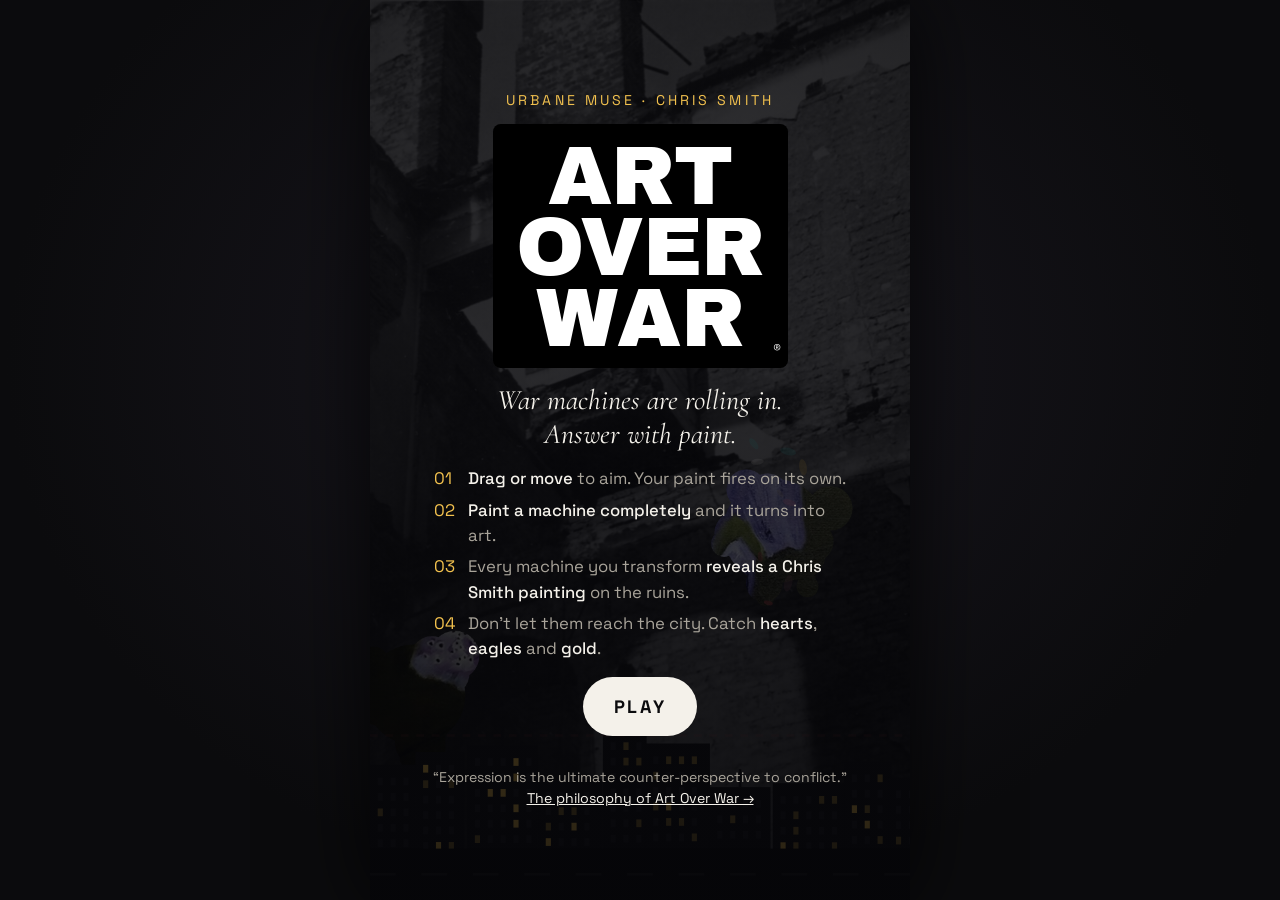
==== artoverwar/index.html @ 64dffe67 "Add Art Over War game prototype at /artoverwar (unlisted) Canvas arcade game for Urbane Muse / Art O" ====
<!doctype html>
<html lang="en">
<head>
<meta charset="utf-8">
<meta name="viewport" content="width=device-width,initial-scale=1,user-scalable=no">
<meta name="robots" content="noindex,nofollow">
<title>Art Over War</title>
<meta name="description" content="War machines are rolling in. Answer with paint. An Urbane Muse · Chris Smith arcade prototype.">
<meta property="og:title" content="ART OVER WAR — the game">
<meta property="og:description" content="War machines are rolling in. Answer with paint.">
<meta property="og:image" content="https://x-cpu.com/artoverwar/img/foxglove.jpg">
<meta property="og:url" content="https://x-cpu.com/artoverwar/">
<meta property="og:type" content="website">
<meta name="theme-color" content="#0b0b0d">
<link rel="icon" href="data:image/svg+xml,%3Csvg xmlns='http://www.w3.org/2000/svg' viewBox='0 0 32 32'%3E%3Cpath d='M16 28C4 19 2 13 5 8.5 8 4 13 5 16 9.5 19 5 24 4 27 8.5 30 13 28 19 16 28z' fill='%230b0b0d' stroke='%23c98a5e' stroke-width='2'/%3E%3C/svg%3E">
<link rel="preconnect" href="https://fonts.googleapis.com">
<link rel="preconnect" href="https://fonts.gstatic.com" crossorigin>
<link href="https://fonts.googleapis.com/css2?family=Archivo+Black&family=Cormorant+Garamond:ital,wght@1,500;1,600&family=Space+Grotesk:wght@400;500;700&display=swap" rel="stylesheet">
<style>
  :root{
    --bg:#0b0b0d; --ink:#f4f1ea; --muted:#a9a49a; --gold:#f2c14e; --copper:#c98a5e;
    --violet:#9b7bff; --red:#e2404f; --card:rgba(12,12,15,.9); --line:rgba(255,255,255,.14);
    --u:1px;
  }
  *{box-sizing:border-box;margin:0;padding:0}
  html,body{height:100%;background:var(--bg);color:var(--ink);overflow:hidden;
    font-family:"Space Grotesk",system-ui,sans-serif;-webkit-tap-highlight-color:transparent;
    overscroll-behavior:none;user-select:none;-webkit-user-select:none}
  body{display:flex;align-items:center;justify-content:center;
    background:radial-gradient(ellipse at 50% 40%,#1a1820 0%,#0b0b0d 70%)}
  #stage{position:relative;overflow:hidden;box-shadow:0 0 80px rgba(0,0,0,.8);background:#000}
  canvas{display:block;width:100%;height:100%;touch-action:none;cursor:crosshair}
  .hudbtns{position:absolute;top:calc(var(--u)*12);right:calc(var(--u)*12);display:flex;gap:calc(var(--u)*8);z-index:3}
  .ib{width:calc(var(--u)*34);height:calc(var(--u)*34);border-radius:50%;border:1px solid var(--line);
    background:rgba(0,0,0,.45);color:var(--ink);display:grid;place-items:center;cursor:pointer;
    font:700 calc(var(--u)*13) "Space Grotesk",sans-serif;backdrop-filter:blur(4px)}
  .ib svg{width:55%;height:55%}
  .hidden{display:none!important}

  .ov{position:absolute;inset:0;z-index:5;display:flex;align-items:center;justify-content:center;
    padding:calc(var(--u)*22);background:linear-gradient(180deg,rgba(5,5,8,.55),rgba(5,5,8,.85))}
  .card{width:100%;max-height:100%;overflow:auto;text-align:center;display:flex;flex-direction:column;
    align-items:center;gap:calc(var(--u)*12)}
  .logo{font-family:"Archivo Black",Impact,sans-serif;line-height:.86;letter-spacing:-.01em;
    font-size:calc(var(--u)*64);color:#fff;text-transform:uppercase;position:relative;
    background:#000;padding:calc(var(--u)*14) calc(var(--u)*18) calc(var(--u)*10);border-radius:calc(var(--u)*6)}
  .logo sup{font-family:"Space Grotesk",sans-serif;font-size:calc(var(--u)*12);position:absolute;
    right:calc(var(--u)*6);bottom:calc(var(--u)*8)}
  .tag{font-family:"Cormorant Garamond",serif;font-style:italic;font-size:calc(var(--u)*22);color:var(--ink)}
  .eyebrow{font-size:calc(var(--u)*11);letter-spacing:.22em;text-transform:uppercase;color:var(--gold)}
  .how{list-style:none;font-size:calc(var(--u)*13);color:var(--muted);line-height:1.5;
    display:grid;gap:calc(var(--u)*5);text-align:left;max-width:calc(var(--u)*320)}
  .how li{display:flex;gap:calc(var(--u)*10)}
  .how b{color:var(--ink);font-weight:500}
  .how i{font-style:normal;color:var(--gold);flex:none;width:calc(var(--u)*16)}
  .btn{appearance:none;border:0;cursor:pointer;text-decoration:none;display:inline-flex;align-items:center;
    justify-content:center;gap:.5em;min-height:calc(var(--u)*46);padding:0 calc(var(--u)*24);border-radius:999px;
    background:var(--ink);color:#0b0b0d;font:700 calc(var(--u)*14) "Space Grotesk",sans-serif;
    letter-spacing:.14em;text-transform:uppercase}
  .btn:active{transform:scale(.97)}
  .btn[disabled]{opacity:.5}
  .btn.ghost{background:transparent;color:var(--ink);border:1px solid var(--line)}
  .row{display:flex;gap:calc(var(--u)*10);flex-wrap:wrap;justify-content:center}
  .small{font-size:calc(var(--u)*11);color:var(--muted);line-height:1.5;max-width:calc(var(--u)*340)}
  .small a{color:var(--ink)}
  .quote{font-family:"Cormorant Garamond",serif;font-style:italic;font-size:calc(var(--u)*17);
    color:var(--ink);max-width:calc(var(--u)*320);line-height:1.3}
  .best{font-size:calc(var(--u)*12);letter-spacing:.16em;text-transform:uppercase;color:var(--muted)}
  h2.ttl{font-family:"Cormorant Garamond",serif;font-style:italic;font-weight:600;font-size:calc(var(--u)*38);line-height:1}
  h2.big{font-family:"Archivo Black",sans-serif;font-size:calc(var(--u)*36);line-height:.95;text-transform:uppercase}
  .meta{font-size:calc(var(--u)*12);color:var(--muted);letter-spacing:.06em}
  .pair{display:flex;gap:calc(var(--u)*10);width:100%;justify-content:center}
  .pair figure{flex:1;max-width:calc(var(--u)*165)}
  .pair img{width:100%;aspect-ratio:4/5;object-fit:cover;border-radius:calc(var(--u)*6);display:block;
    border:1px solid var(--line);background:#111}
  .pair figcaption{font-size:calc(var(--u)*10);letter-spacing:.14em;text-transform:uppercase;color:var(--muted);margin-top:calc(var(--u)*6)}
  .stats{display:grid;grid-template-columns:repeat(3,1fr);gap:calc(var(--u)*8);width:100%;max-width:calc(var(--u)*340)}
  .stats div{border:1px solid var(--line);border-radius:calc(var(--u)*8);padding:calc(var(--u)*10) calc(var(--u)*4)}
  .stats b{display:block;font-size:calc(var(--u)*22);font-weight:700}
  .stats span{font-size:calc(var(--u)*9.5);letter-spacing:.14em;text-transform:uppercase;color:var(--muted)}
  #toast{position:absolute;left:50%;bottom:calc(var(--u)*24);transform:translateX(-50%);z-index:9;
    background:#000;border:1px solid var(--line);padding:calc(var(--u)*10) calc(var(--u)*16);border-radius:999px;
    font-size:calc(var(--u)*13);opacity:0;transition:opacity .3s;pointer-events:none}
  #toast.on{opacity:1}
</style>
</head>
<body>
<div id="stage">
  <canvas id="c"></canvas>

  <div class="hudbtns hidden" id="hudbtns">
    <button class="ib" id="muteBtn" aria-label="Sound on/off">
      <svg viewBox="0 0 24 24" fill="none" stroke="currentColor" stroke-width="2" id="muteIcon"><path d="M4 9v6h4l5 4V5L8 9H4z"/><path d="M16 9a4 4 0 0 1 0 6"/></svg>
    </button>
    <button class="ib" id="pauseBtn" aria-label="Pause">
      <svg viewBox="0 0 24 24" fill="currentColor"><rect x="6" y="5" width="4" height="14" rx="1"/><rect x="14" y="5" width="4" height="14" rx="1"/></svg>
    </button>
  </div>

  <!-- START -->
  <div class="ov" id="startOv">
    <div class="card">
      <p class="eyebrow">Urbane Muse · Chris Smith</p>
      <div class="logo">ART<br>OVER<br>WAR<sup>®</sup></div>
      <p class="tag">War machines are rolling in.<br>Answer with paint.</p>
      <ul class="how">
        <li><i>01</i><span><b>Drag or move</b> to aim. Your paint fires on its own.</span></li>
        <li><i>02</i><span><b>Paint a machine completely</b> and it turns into art.</span></li>
        <li><i>03</i><span>Every machine you transform <b>reveals a Chris Smith painting</b> on the ruins.</span></li>
        <li><i>04</i><span>Don't let them reach the city. Catch <b>hearts</b>, <b>eagles</b> and <b>gold</b>.</span></li>
      </ul>
      <button class="btn" id="playBtn" disabled>Loading…</button>
      <p class="best" id="bestStart"></p>
      <p class="small">“Expression is the ultimate counter-perspective to conflict.”<br>
        <a href="https://urbanemuse.com/the-philosophy-of-art-over-war/" target="_blank" rel="noopener">The philosophy of Art Over War →</a></p>
    </div>
  </div>

  <!-- MURAL COMPLETE -->
  <div class="ov hidden" id="muralOv">
    <div class="card">
      <p class="eyebrow" id="mEyebrow">Mural complete</p>
      <h2 class="ttl" id="mTitle">Foxglove</h2>
      <p class="meta" id="mMeta">Chris Smith · Oil on canvas</p>
      <div class="pair">
        <figure><img id="mArt" alt=""><figcaption>The painting</figcaption></figure>
        <figure><a id="mBomberLink" href="#" target="_blank" rel="noopener"><img id="mBomber" alt=""></a><figcaption>Worn as art</figcaption></figure>
      </div>
      <p class="small" id="mStat"></p>
      <div class="row">
        <button class="btn" id="nextBtn">Next wave</button>
        <a class="btn ghost" id="mShop" href="#" target="_blank" rel="noopener">See the bomber</a>
      </div>
    </div>
  </div>

  <!-- PAUSE -->
  <div class="ov hidden" id="pauseOv">
    <div class="card">
      <h2 class="big">Paused</h2>
      <div class="row">
        <button class="btn" id="resumeBtn">Resume</button>
        <button class="btn ghost" id="quitBtn">Restart</button>
      </div>
    </div>
  </div>

  <!-- GAME OVER -->
  <div class="ov hidden" id="overOv">
    <div class="card">
      <p class="eyebrow">Game over</p>
      <h2 class="big">The war<br>got through</h2>
      <p class="quote">But every machine you painted is still art.</p>
      <div class="stats">
        <div><b id="oScore">0</b><span>Score</span></div>
        <div><b id="oArt">0</b><span>Turned to art</span></div>
        <div><b id="oMurals">0</b><span>Murals</span></div>
      </div>
      <p class="best" id="oBest"></p>
      <div class="row">
        <button class="btn" id="againBtn">Play again</button>
        <button class="btn ghost" id="shareBtn">Share</button>
      </div>
      <p class="small">Art Over War is independent and self-funded. Every piece funds the next collection.<br>
        <a href="https://urbanemuse.com/product-category/aow-man/" target="_blank" rel="noopener">Shop AOW Men</a> ·
        <a href="https://urbanemuse.com/product-category/aow-woman/" target="_blank" rel="noopener">Shop AOW Women</a></p>
      <p class="small" style="opacity:.7">Archival photographs: Ruins of Warsaw, 1945 — public domain via Wikimedia Commons.</p>
    </div>
  </div>

  <div id="toast"></div>
</div>

<script>
(() => {
'use strict';
// ---------- constants ----------
// field is 420 wide; height follows the device's aspect (fixed for the session) so phones fill edge to edge
const W = 420, H = Math.round(Math.min(940, Math.max(700, 420 * window.innerHeight / Math.max(1, window.innerWidth)))), CITY = H - 128, PY = H - 66, RS = 2, TAU = Math.PI * 2;
const PALETTE = ['#f2c14e', '#9b7bff', '#e2404f', '#3fd0c9', '#ff8fb1', '#f4f1ea'];
const MURALS = [
  { art: 'img/foxglove.jpg', wall: 'img/wall-1.jpg', bomber: 'img/bomber-foxglove.jpg', title: 'Foxglove',
    meta: 'Chris Smith · Oil on canvas', shop: 'https://urbanemuse.com/product/foxglove-mid-lightweight-bomber/',
    product: 'Foxgloves Mid-Lightweight Bomber' },
  { art: 'img/untitled.jpg', wall: 'img/wall-2.jpg', bomber: 'img/bomber-untitled.jpg', title: 'Untitled',
    meta: 'Chris Smith · Oil on linen · 48 × 72 in', shop: 'https://urbanemuse.com/product/untitled-bomber-jacket/',
    product: 'Untitled Printed Bomber Jacket' }
];

// ---------- helpers ----------
const $ = id => document.getElementById(id);
const rnd = (a, b) => a + Math.random() * (b - a);
const pick = a => a[(Math.random() * a.length) | 0];
const clamp = (v, a, b) => Math.max(a, Math.min(b, v));
const mk = (w, h) => { const c = document.createElement('canvas'); c.width = w; c.height = h; return c; };
function rr(c, x, y, w, h, r) {
  c.beginPath(); c.moveTo(x + r, y); c.arcTo(x + w, y, x + w, y + h, r); c.arcTo(x + w, y + h, x, y + h, r);
  c.arcTo(x, y + h, x, y, r); c.arcTo(x, y, x + w, y, r); c.closePath();
}
function cover(img, w, h) {
  const s = Math.max(w / img.width, h / img.height);
  return [(w - img.width * s) / 2, (h - img.height * s) / 2, img.width * s, img.height * s];
}
function heartPath(c, x, y, s) {
  c.beginPath();
  c.moveTo(x, y + s * 0.35);
  c.bezierCurveTo(x - s * 1.1, y - s * 0.35, x - s * 0.45, y - s * 1.05, x, y - s * 0.45);
  c.bezierCurveTo(x + s * 0.45, y - s * 1.05, x + s * 1.1, y - s * 0.35, x, y + s * 0.35);
  c.closePath();
}
const store = {
  get(k, d) { try { const v = localStorage.getItem(k); return v == null ? d : v; } catch (e) { return d; } },
  set(k, v) { try { localStorage.setItem(k, v); } catch (e) {} }
};

// ---------- canvas / layout ----------
const stage = $('stage'), cv = $('c'), ctx = cv.getContext('2d');
let scale = 1, dpr = 1;
function resize() {
  const vw = window.innerWidth, vh = window.innerHeight;
  scale = Math.min(vw / W, vh / H);
  const sw = Math.floor(W * scale), sh = Math.floor(H * scale);
  stage.style.width = sw + 'px'; stage.style.height = sh + 'px';
  stage.style.setProperty('--u', (sw / W) + 'px');
  dpr = Math.min(window.devicePixelRatio || 1, 2.5);
  cv.width = Math.round(sw * dpr); cv.height = Math.round(sh * dpr);
}
window.addEventListener('resize', resize); resize();

// ---------- images ----------
const IMG = {};
function load(src) {
  return new Promise(res => { const i = new Image(); i.onload = () => res(i); i.onerror = () => res(null); i.src = src; });
}

// ---------- audio ----------
let AC = null, muted = store.get('aow_muted', '0') === '1';
function audio() {
  if (!AC) { try { AC = new (window.AudioContext || window.webkitAudioContext)(); } catch (e) { AC = null; } }
  if (AC && AC.state === 'suspended') AC.resume();
}
function tone(f, d, type = 'sine', g = 0.06, slide = 0, delay = 0) {
  if (muted || !AC) return;
  const t = AC.currentTime + delay, o = AC.createOscillator(), gn = AC.createGain();
  o.type = type; o.frequency.setValueAtTime(f, t);
  if (slide) o.frequency.exponentialRampToValueAtTime(Math.max(40, f + slide), t + d);
  gn.gain.setValueAtTime(0.0001, t); gn.gain.exponentialRampToValueAtTime(g, t + 0.012);
  gn.gain.exponentialRampToValueAtTime(0.0001, t + d);
  o.connect(gn).connect(AC.destination); o.start(t); o.stop(t + d + 0.03);
}
const SFX = {
  hit: () => tone(rnd(260, 380), 0.06, 'square', 0.018, -90),
  convert: () => [523, 659, 784, 1047].forEach((f, i) => tone(f, 0.28, 'triangle', 0.05, 0, i * 0.055)),
  hurt: () => tone(140, 0.4, 'sawtooth', 0.07, -80),
  power: () => [440, 660, 880, 1320].forEach((f, i) => tone(f, 0.16, 'sine', 0.06, 0, i * 0.05)),
  pop: () => tone(rnd(900, 1300), 0.05, 'sine', 0.03),
  wave: () => [392, 494, 587, 784, 988].forEach((f, i) => tone(f, 0.6, 'sine', 0.05, 0, i * 0.13))
};
function setMuteIcon() {
  $('muteIcon').innerHTML = muted
    ? '<path d="M4 9v6h4l5 4V5L8 9H4z"/><path d="M17 9l4 6M21 9l-4 6"/>'
    : '<path d="M4 9v6h4l5 4V5L8 9H4z"/><path d="M16 9a4 4 0 0 1 0 6"/>';
}
setMuteIcon();

// ---------- mural layers ----------
const wallC = mk(W * RS, H * RS), wctx = wallC.getContext('2d');
const revC = mk(W * RS, H * RS), rctx = revC.getContext('2d');
let mural = null, artImg = null, cells = [];
function prepMural(i) {
  mural = MURALS[i % MURALS.length];
  artImg = IMG[mural.art];
  const wall = IMG[mural.wall];
  wctx.setTransform(RS, 0, 0, RS, 0, 0);
  wctx.fillStyle = '#16161a'; wctx.fillRect(0, 0, W, H);
  if (wall) { wctx.drawImage(wall, ...cover(wall, W, H)); }
  wctx.fillStyle = 'rgba(8,8,12,.55)'; wctx.fillRect(0, 0, W, H);
  const g = wctx.createRadialGradient(W / 2, H * 0.45, H * 0.2, W / 2, H * 0.45, H * 0.75);
  g.addColorStop(0, 'rgba(0,0,0,0)'); g.addColorStop(1, 'rgba(0,0,0,.6)');
  wctx.fillStyle = g; wctx.fillRect(0, 0, W, H);
  rctx.setTransform(1, 0, 0, 1, 0, 0); rctx.clearRect(0, 0, revC.width, revC.height);
  // reveal grid
  cells = [];
  const cols = 6, rows = 9, cw = W / cols, ch = CITY / rows;
  for (let r = 0; r < rows; r++) for (let c = 0; c < cols; c++) cells.push([(c + 0.5) * cw, (r + 0.5) * ch]);
  for (let k = cells.length - 1; k > 0; k--) { const j = (Math.random() * (k + 1)) | 0; [cells[k], cells[j]] = [cells[j], cells[k]]; }
}
function blob(c, cx, cy, r) {
  c.beginPath();
  c.moveTo(cx + r * 0.72, cy); c.arc(cx, cy, r * 0.72, 0, TAU);
  const n = 7 + ((Math.random() * 5) | 0);
  for (let i = 0; i < n; i++) {
    const a = Math.random() * TAU, d = r * rnd(0.35, 0.85), rr2 = r * rnd(0.18, 0.38);
    const x = cx + Math.cos(a) * d, y = cy + Math.sin(a) * d;
    c.moveTo(x + rr2, y); c.arc(x, y, rr2, 0, TAU);
  }
  for (let i = 0; i < 2; i++) { // drips
    const x = cx + rnd(-r * 0.5, r * 0.5), len = r * rnd(0.6, 1.4), w = r * rnd(0.07, 0.12);
    c.rect(x - w, cy, w * 2, len); c.moveTo(x + w * 1.4, cy + len); c.arc(x, cy + len, w * 1.4, 0, TAU);
  }
}
function revealAt(x, y, r) {
  if (!artImg) return;
  rctx.save(); rctx.setTransform(RS, 0, 0, RS, 0, 0);
  blob(rctx, x, y, r); rctx.clip();
  rctx.drawImage(artImg, ...cover(artImg, W, H));
  rctx.restore();
}

// ---------- city ----------
const buildings = [];
(function makeCity() {
  let x = -10;
  while (x < W + 10) {
    const w = rnd(34, 64), top = CITY + rnd(-6, 44);
    const wins = [];
    for (let wy = top + 10; wy < H - 44; wy += 12) for (let wx = x + 6; wx < x + w - 8; wx += 10) wins.push([wx, wy, Math.random()]);
    buildings.push({ x, w, top, wins, ant: Math.random() < 0.3 });
    x += w + rnd(-4, 3);
  }
})();

// ---------- state ----------
let state = 'loading';
let player = null, enemies = [], shots = [], shells = [], parts = [], powerups = [], queue = [];
let score, hope, wave, converted, waveConverted, waveTotal, murals, spawnT, combo, lastConv, gameT, shake;
let ending = 0, revealFade = 0, attractT = 0, best = +store.get('aow_best', '0') || 0;
const keys = {};

function newGame() {
  player = { x: W / 2, tx: W / 2, inv: 0, fireT: 0, spread: 0, rapid: 0, ci: 0, bob: 0 };
  enemies = []; shots = []; shells = []; parts = []; powerups = [];
  score = 0; hope = 3; wave = 0; converted = 0; murals = 0; combo = 1; lastConv = -9; gameT = 0; shake = 0;
  startWave();
}
function startWave() {
  wave++;
  prepMural(wave - 1);
  ending = 0; revealFade = 0; waveConverted = 0;
  const n = 10 + wave * 4;
  queue = [];
  for (let i = 0; i < n; i++) {
    const r = Math.random();
    let t = 'tank';
    if (wave >= 2 && r < 0.2) t = 'missile';
    else if (r < 0.58) t = 'drone';
    queue.push(t);
  }
  const heavies = wave >= 3 ? 1 + Math.floor((wave - 3) / 2) : 0;
  for (let i = 0; i < heavies; i++) queue.splice(((0.4 + 0.5 * (i + 1) / (heavies + 1)) * queue.length) | 0, 0, 'heavy');
  waveTotal = queue.length;
  spawnT = 1.2;
  popText(W / 2, H * 0.42, 'WAVE ' + wave, '#f4f1ea', 26, 1.6);
  popText(W / 2, H * 0.42 + 30, 'Revealing “' + mural.title + '”', '#f2c14e', 14, 1.6);
}

function spawn(type) {
  const sp = 1 + (wave - 1) * 0.09;
  const e = { type, t: 0, marks: [], flash: 0 };
  if (type === 'tank') Object.assign(e, { x: rnd(40, W - 40), y: -36, w: 44, h: 54, r: 25, hp: 4, vy: 30 * sp, vx: rnd(-14, 14), fire: rnd(1.4, 3), pts: 100 });
  if (type === 'heavy') Object.assign(e, { x: rnd(70, W - 70), y: -60, w: 74, h: 88, r: 40, hp: 16, vy: 17 * sp, vx: rnd(-8, 8), fire: 1.5, pts: 500 });
  if (type === 'drone') Object.assign(e, { x: 0, bx: rnd(60, W - 60), y: -24, r: 17, hp: 2, vy: 52 * sp, amp: rnd(30, 80), ph: rnd(0, TAU), pts: 60 });
  if (type === 'missile') Object.assign(e, { x: rnd(30, W - 30), y: -40, r: 9, hp: 1, vy: 150 * sp, pts: 40 });
  e.maxhp = e.hp;
  enemies.push(e);
}

function popText(x, y, text, color, size = 15, life = 0.9) {
  parts.push({ k: 'text', x, y, vx: 0, vy: -24, life, max: life, text, color, size });
}
function burst(x, y, n, colors, spd = 160, size = 4, k = 'dot', g = 220) {
  for (let i = 0; i < n; i++) {
    if (parts.length > 500) break;
    const a = Math.random() * TAU, s = rnd(spd * 0.3, spd);
    parts.push({ k, x, y, vx: Math.cos(a) * s, vy: Math.sin(a) * s - 40, life: rnd(0.5, 1.1), max: 1.1,
      size: rnd(size * 0.6, size * 1.3), color: pick(colors), rot: rnd(0, TAU), vr: rnd(-6, 6), g });
  }
}

function convert(e) {
  const now = gameT;
  combo = now - lastConv < 1.6 ? Math.min(combo + 1, 8) : 1;
  lastConv = now;
  const pts = e.pts * combo;
  score += pts; converted++; waveConverted++;
  const cols = e.marks.length ? e.marks.map(m => m.c) : PALETTE;
  burst(e.x, e.y, e.type === 'heavy' ? 46 : 22, cols, e.type === 'heavy' ? 260 : 190, 5, 'petal', 120);
  parts.push({ k: 'flower', x: e.x, y: e.y, vx: 0, vy: -30, life: 1.5, max: 1.5, size: e.r * 1.15, color: pick(cols), c2: pick(PALETTE) });
  parts.push({ k: 'ring', x: e.x, y: e.y, life: 0.5, max: 0.5, size: e.r * 2.6, color: pick(cols) });
  popText(e.x, e.y - e.r - 6, '+' + pts + (combo > 1 ? '  ×' + combo : ''), combo > 1 ? '#f2c14e' : '#f4f1ea', combo > 1 ? 17 : 14);
  // reveal the mural
  revealAt(e.x, Math.min(e.y, CITY - 20), e.r * 1.7);
  const per = Math.ceil(cells.length / waveTotal) + (e.type === 'heavy' ? 2 : 0);
  for (let i = 0; i < per && cells.length; i++) { const [x, y] = cells.pop(); revealAt(x, y, rnd(54, 66)); }
  SFX.convert();
  // drops
  const chance = e.type === 'heavy' ? 1 : 0.1;
  if (Math.random() < chance) {
    const types = hope < 3 ? ['heart', 'heart', 'eagle', 'gold'] : ['heart', 'eagle', 'eagle', 'gold', 'gold'];
    powerups.push({ x: e.x, y: e.y, type: pick(types), t: 0 });
  }
}

function hurt(x, y) {
  hope--; shake = 0.35; player.inv = 1.6;
  SFX.hurt();
  burst(x, y, 18, ['#6b6f76', '#3b3e44', '#9a9ea5'], 140, 4, 'dot', 260);
  if (hope <= 0) gameOver();
}

// ---------- update ----------
function update(dt) {
  gameT += dt;
  if (shake > 0) shake -= dt;

  // player movement
  const spd = 520;
  if (keys.left) player.tx = player.x - 60;
  if (keys.right) player.tx = player.x + 60;
  player.tx = clamp(player.tx, 20, W - 20);
  const dx = player.tx - player.x;
  player.x += clamp(dx, -spd * dt, spd * dt);
  player.bob += dt * (Math.abs(dx) > 2 ? 14 : 3);
  if (player.inv > 0) player.inv -= dt;
  if (player.spread > 0) player.spread -= dt;
  if (player.rapid > 0) player.rapid -= dt;

  // fire
  if (!ending) {
    player.fireT -= dt;
    if (player.fireT <= 0) {
      player.fireT = player.rapid > 0 ? 0.075 : 0.15;
      const c = PALETTE[player.ci++ % PALETTE.length];
      const sx = player.x + 9, sy = PY - 36;
      shots.push({ x: sx, y: sy, vx: 0, vy: -580, c, r: 5 });
      if (player.spread > 0) {
        shots.push({ x: sx, y: sy, vx: -130, vy: -560, c: PALETTE[(player.ci + 2) % 6], r: 5 });
        shots.push({ x: sx, y: sy, vx: 130, vy: -560, c: PALETTE[(player.ci + 4) % 6], r: 5 });
      }
    }
  }

  // spawn
  if (!ending && queue.length) {
    spawnT -= dt;
    const maxOn = 5 + wave;
    if (spawnT <= 0 && enemies.length < maxOn) {
      spawn(queue.shift());
      spawnT = Math.max(0.42, 1.55 - wave * 0.11) * rnd(0.7, 1.3);
    }
  }

  // shots
  for (const s of shots) { s.x += s.vx * dt; s.y += s.vy * dt; }
  shots = shots.filter(s => s.y > -20 && s.x > -20 && s.x < W + 20 && !s.dead);

  // enemies
  const sp = 1 + (wave - 1) * 0.09;
  for (const e of enemies) {
    e.t += dt; if (e.flash > 0) e.flash -= dt;
    if (e.type === 'drone') { e.y += e.vy * dt; e.x = e.bx + Math.sin(e.t * 2.2 + e.ph) * e.amp; }
    else {
      e.y += e.vy * dt; if (e.vx) { e.x += e.vx * dt; if (e.x < e.r || e.x > W - e.r) e.vx *= -1; }
    }
    if ((e.type === 'tank' || e.type === 'heavy') && e.y > 30 && e.y < CITY - 140) {
      e.fire -= dt;
      if (e.fire <= 0) {
        e.fire = e.type === 'heavy' ? rnd(1.3, 2) : rnd(2.2, 3.8) / Math.min(sp, 1.6);
        const ax = player.x - e.x, ay = PY - e.y, d = Math.hypot(ax, ay) || 1, v = 140 * Math.min(sp, 1.7);
        const bx = e.x, by = e.y + e.h * 0.5;
        if (e.type === 'heavy') {
          for (const off of [-0.22, 0, 0.22]) {
            const a = Math.atan2(ay, ax) + off; shells.push({ x: bx, y: by, vx: Math.cos(a) * v, vy: Math.sin(a) * v, r: 5 });
          }
        } else shells.push({ x: bx, y: by, vx: ax / d * v, vy: ay / d * v, r: 4.5 });
      }
    }
    // hits
    for (const s of shots) {
      if (s.dead) continue;
      if (Math.hypot(s.x - e.x, s.y - e.y) < e.r + s.r) {
        s.dead = true; e.hp--; e.flash = 0.06;
        if (e.marks.length < 22) e.marks.push({ x: clamp(s.x - e.x, -e.r * 0.8, e.r * 0.8) + rnd(-4, 4), y: rnd(-e.r * 0.8, e.r * 0.8), r: rnd(4, 8) * (e.r / 25), c: s.c });
        burst(s.x, s.y, 5, [s.c], 90, 3, 'dot', 300);
        SFX.hit();
        if (e.hp <= 0) { e.dead = true; convert(e); break; }
      }
    }
    if (!e.dead && e.y > CITY + 6) { e.dead = true; hurt(e.x, CITY + 10); }
  }
  enemies = enemies.filter(e => !e.dead);

  // shells
  for (const b of shells) {
    b.x += b.vx * dt; b.y += b.vy * dt;
    for (const s of shots) {
      if (!s.dead && Math.hypot(s.x - b.x, s.y - b.y) < b.r + s.r + 2) {
        s.dead = true; b.dead = true; score += 10; SFX.pop();
        burst(b.x, b.y, 7, [s.c, '#f4f1ea'], 110, 3, 'petal', 140); break;
      }
    }
    if (!b.dead && player.inv <= 0 && Math.hypot(b.x - player.x, b.y - (PY - 16)) < 18) { b.dead = true; hurt(player.x, PY - 16); }
    if (b.y > H + 10 || b.x < -10 || b.x > W + 10) b.dead = true;
  }
  shells = shells.filter(b => !b.dead);

  // powerups
  for (const p of powerups) {
    p.t += dt; p.y += 85 * dt; p.x += Math.sin(p.t * 3) * 20 * dt;
    if (Math.hypot(p.x - player.x, p.y - (PY - 16)) < 32) {
      p.dead = true; SFX.power();
      if (p.type === 'heart') { hope = Math.min(5, hope + 1); popText(p.x, p.y - 20, '+1 HEART', '#c98a5e', 15); }
      if (p.type === 'eagle') { player.spread = 9; popText(p.x, p.y - 20, 'EAGLE SPREAD', '#f2c14e', 15); }
      if (p.type === 'gold') { player.rapid = 9; popText(p.x, p.y - 20, 'GOLD RUSH', '#f2c14e', 15); }
    }
    if (p.y > H + 20) p.dead = true;
  }
  powerups = powerups.filter(p => !p.dead);

  updateParts(dt);

  // wave end
  if (!ending && !queue.length && !enemies.length) {
    ending = 0.0001;
    for (const b of shells) burst(b.x, b.y, 5, PALETTE, 90, 3, 'petal', 120);
    shells = [];
    SFX.wave();
    popText(W / 2, H * 0.4, 'MURAL COMPLETE', '#f4f1ea', 24, 2);
  }
  if (ending) {
    ending += dt;
    revealFade = clamp(ending / 1.8, 0, 1);
    if (ending > 2.4) {
      rctx.save(); rctx.setTransform(RS, 0, 0, RS, 0, 0); rctx.drawImage(artImg, ...cover(artImg, W, H)); rctx.restore();
      revealFade = 0; murals++;
      showMural();
    }
  }
}
function updateParts(dt) {
  for (const p of parts) {
    p.life -= dt;
    if (p.k === 'ring') continue;
    p.x += (p.vx || 0) * dt; p.y += (p.vy || 0) * dt;
    if (p.g) p.vy += p.g * dt;
    if (p.vr) p.rot += p.vr * dt;
    if (p.k === 'dot' || p.k === 'petal') { p.vx *= 0.985; }
  }
  parts = parts.filter(p => p.life > 0);
}

// ---------- draw ----------
function drawTank(e) {
  const w = e.w, h = e.h;
  ctx.save(); ctx.translate(e.x, e.y);
  ctx.fillStyle = 'rgba(0,0,0,.35)'; rr(ctx, -w / 2 + 3, -h / 2 + 5, w, h, 6); ctx.fill();
  // treads
  for (const sx of [-1, 1]) {
    const tx = sx < 0 ? -w / 2 : w / 2 - w * 0.24;
    ctx.fillStyle = '#26282c'; rr(ctx, tx, -h / 2, w * 0.24, h, 4); ctx.fill();
    ctx.strokeStyle = '#4a4d53'; ctx.lineWidth = 1.2;
    const off = (e.t * e.vy * 0.8) % 6;
    ctx.beginPath();
    for (let y = -h / 2 + off; y < h / 2; y += 6) { ctx.moveTo(tx + 2, y); ctx.lineTo(tx + w * 0.24 - 2, y); }
    ctx.stroke();
  }
  // hull
  const g = ctx.createLinearGradient(0, -h / 2, 0, h / 2);
  g.addColorStop(0, '#7a7f87'); g.addColorStop(1, '#4b4f56');
  ctx.fillStyle = g; rr(ctx, -w * 0.34, -h * 0.42, w * 0.68, h * 0.84, 5); ctx.fill();
  ctx.strokeStyle = '#121316'; ctx.lineWidth = 1.6; ctx.stroke();
  if (e.type === 'heavy') { ctx.fillStyle = '#5b6067'; rr(ctx, -w * 0.26, -h * 0.36, w * 0.52, h * 0.16, 3); ctx.fill(); ctx.stroke(); }
  // barrel(s)
  ctx.fillStyle = '#34373c';
  if (e.type === 'heavy') { ctx.fillRect(-9, 0, 6, h * 0.6); ctx.fillRect(3, 0, 6, h * 0.6); }
  else ctx.fillRect(-3, 0, 6, h * 0.58);
  // turret
  ctx.beginPath(); ctx.arc(0, -h * 0.02, w * 0.21, 0, TAU);
  ctx.fillStyle = '#62676e'; ctx.fill(); ctx.stroke();
  ctx.beginPath(); ctx.arc(-w * 0.06, -h * 0.07, w * 0.06, 0, TAU); ctx.fillStyle = '#2b2d31'; ctx.fill();
  drawMarks(e);
  if (e.flash > 0) { ctx.globalAlpha = 0.5; ctx.fillStyle = '#fff'; rr(ctx, -w / 2, -h / 2, w, h, 6); ctx.fill(); ctx.globalAlpha = 1; }
  ctx.restore();
}
function drawDrone(e) {
  ctx.save(); ctx.translate(e.x, e.y);
  ctx.strokeStyle = '#2a2c30'; ctx.lineWidth = 3;
  ctx.beginPath(); ctx.moveTo(-14, -14); ctx.lineTo(14, 14); ctx.moveTo(14, -14); ctx.lineTo(-14, 14); ctx.stroke();
  for (const [x, y] of [[-14, -14], [14, -14], [-14, 14], [14, 14]]) {
    ctx.beginPath(); ctx.ellipse(x, y, 9, 2.4 + Math.abs(Math.sin(e.t * 40 + x)) * 2.5, e.t * 30, 0, TAU);
    ctx.fillStyle = 'rgba(170,175,182,.55)'; ctx.fill();
    ctx.beginPath(); ctx.arc(x, y, 2.2, 0, TAU); ctx.fillStyle = '#1b1c1f'; ctx.fill();
  }
  ctx.beginPath(); rr(ctx, -9, -8, 18, 16, 5); ctx.fillStyle = '#6c7178'; ctx.fill();
  ctx.strokeStyle = '#121316'; ctx.lineWidth = 1.5; ctx.stroke();
  ctx.beginPath(); ctx.arc(0, 4, 2.6, 0, TAU);
  ctx.fillStyle = Math.sin(e.t * 9) > 0 ? '#ff3b3b' : '#5a1414'; ctx.fill();
  drawMarks(e);
  if (e.flash > 0) { ctx.globalAlpha = 0.5; ctx.fillStyle = '#fff'; ctx.beginPath(); ctx.arc(0, 0, 18, 0, TAU); ctx.fill(); ctx.globalAlpha = 1; }
  ctx.restore();
}
function drawMissile(e) {
  ctx.save(); ctx.translate(e.x, e.y);
  // exhaust (top, since it flies downward)
  const fl = 10 + Math.random() * 10;
  const g = ctx.createLinearGradient(0, -18 - fl, 0, -16);
  g.addColorStop(0, 'rgba(255,140,40,0)'); g.addColorStop(1, 'rgba(255,200,90,.9)');
  ctx.fillStyle = g; ctx.beginPath(); ctx.moveTo(-4, -16); ctx.lineTo(0, -16 - fl); ctx.lineTo(4, -16); ctx.fill();
  ctx.fillStyle = '#3a3d42';
  ctx.beginPath(); ctx.moveTo(-5, -16); ctx.lineTo(-10, -20); ctx.lineTo(-5, -9); ctx.fill();
  ctx.beginPath(); ctx.moveTo(5, -16); ctx.lineTo(10, -20); ctx.lineTo(5, -9); ctx.fill();
  ctx.fillStyle = '#80858c'; rr(ctx, -5, -17, 10, 26, 3); ctx.fill();
  ctx.strokeStyle = '#121316'; ctx.lineWidth = 1.4; ctx.stroke();
  ctx.beginPath(); ctx.moveTo(-5, 8); ctx.lineTo(0, 18); ctx.lineTo(5, 8); ctx.closePath();
  ctx.fillStyle = '#9b2a2a'; ctx.fill(); ctx.stroke();
  drawMarks(e);
  ctx.restore();
}
function drawMarks(e) {
  for (const m of e.marks) {
    ctx.fillStyle = m.c; ctx.beginPath(); ctx.arc(m.x, m.y, m.r, 0, TAU); ctx.fill();
    ctx.beginPath(); ctx.arc(m.x + m.r * 0.7, m.y + m.r * 0.5, m.r * 0.45, 0, TAU); ctx.fill();
  }
  // paint progress ring
  if (e.hp < e.maxhp) {
    ctx.strokeStyle = 'rgba(255,255,255,.75)'; ctx.lineWidth = 2;
    ctx.beginPath(); ctx.arc(0, 0, e.r + 6, -Math.PI / 2, -Math.PI / 2 + TAU * (1 - e.hp / e.maxhp)); ctx.stroke();
  }
}
function drawPlayer() {
  const x = player.x, y = PY;
  if (player.inv > 0 && Math.floor(player.inv * 12) % 2 === 0) return;
  ctx.save(); ctx.translate(x, y);
  const b = Math.sin(player.bob) * 1.5;
  ctx.fillStyle = 'rgba(0,0,0,.5)'; ctx.beginPath(); ctx.ellipse(0, 26, 18, 5, 0, 0, TAU); ctx.fill();
  // legs
  ctx.strokeStyle = '#1c1c20'; ctx.lineWidth = 5; ctx.lineCap = 'round';
  ctx.beginPath(); ctx.moveTo(-5, 10); ctx.lineTo(-6 + b, 24); ctx.moveTo(5, 10); ctx.lineTo(6 - b, 24); ctx.stroke();
  // sneakers
  ctx.fillStyle = '#f4f1ea'; rr(ctx, -12 + b, 22, 9, 5, 2); ctx.fill(); rr(ctx, 3 - b, 22, 9, 5, 2); ctx.fill();
  // hoodie body
  ctx.fillStyle = '#0e0e10'; ctx.strokeStyle = '#3a3a40'; ctx.lineWidth = 1.2;
  ctx.beginPath(); ctx.moveTo(-12, -12); ctx.lineTo(12, -12); ctx.lineTo(14, 12); ctx.lineTo(-14, 12); ctx.closePath(); ctx.fill(); ctx.stroke();
  // AOW stack on chest
  ctx.fillStyle = '#f4f1ea'; ctx.font = '700 4.2px "Archivo Black", sans-serif'; ctx.textAlign = 'center';
  ctx.fillText('ART', 0, -4); ctx.fillText('OVER', 0, 0.6); ctx.fillText('WAR', 0, 5.2);
  // arm + can
  ctx.strokeStyle = '#0e0e10'; ctx.lineWidth = 5;
  ctx.beginPath(); ctx.moveTo(9, -9); ctx.lineTo(10, -26); ctx.stroke();
  ctx.fillStyle = '#d8d6d0'; rr(ctx, 6, -40, 8, 14, 2); ctx.fill();
  ctx.fillStyle = PALETTE[(player.ci + 5) % PALETTE.length]; ctx.fillRect(7, -43, 6, 4);
  // head + hood
  ctx.fillStyle = '#0e0e10'; ctx.beginPath(); ctx.arc(0, -20, 9.5, 0, TAU); ctx.fill(); ctx.stroke();
  ctx.fillStyle = '#7a4a32'; ctx.beginPath(); ctx.arc(0, -19, 6, 0, TAU); ctx.fill();
  ctx.restore();
  // power aura
  if (player.spread > 0 || player.rapid > 0) {
    ctx.strokeStyle = 'rgba(242,193,78,' + (0.35 + Math.sin(gameT * 8) * 0.2) + ')'; ctx.lineWidth = 2;
    ctx.beginPath(); ctx.arc(x, y - 6, 30, 0, TAU); ctx.stroke();
  }
}
function drawPowerup(p) {
  ctx.save(); ctx.translate(p.x, p.y);
  const s = 1 + Math.sin(p.t * 6) * 0.08; ctx.scale(s, s);
  ctx.beginPath(); ctx.arc(0, 0, 17, 0, TAU); ctx.fillStyle = 'rgba(0,0,0,.6)'; ctx.fill();
  ctx.strokeStyle = 'rgba(242,193,78,.8)'; ctx.lineWidth = 1.5; ctx.stroke();
  if (p.type === 'heart') {
    heartPath(ctx, 0, 2, 11); ctx.fillStyle = '#0b0b0d'; ctx.fill(); ctx.strokeStyle = '#c98a5e'; ctx.lineWidth = 2; ctx.stroke();
  } else if (p.type === 'eagle') {
    ctx.strokeStyle = '#f2c14e'; ctx.lineWidth = 2.6; ctx.lineJoin = 'round';
    ctx.beginPath(); ctx.moveTo(-11, -4); ctx.quadraticCurveTo(-5, -2, 0, 5); ctx.quadraticCurveTo(5, -2, 11, -4); ctx.stroke();
    ctx.beginPath(); ctx.moveTo(-8, 2); ctx.quadraticCurveTo(-4, 2, 0, 5); ctx.quadraticCurveTo(4, 2, 8, 2); ctx.stroke();
  } else {
    ctx.fillStyle = '#f2c14e'; ctx.beginPath(); ctx.moveTo(0, -10); ctx.bezierCurveTo(7, -1, 8, 4, 0, 9); ctx.bezierCurveTo(-8, 4, -7, -1, 0, -10); ctx.fill();
  }
  ctx.restore();
}
function drawCity(progress) {
  const lit = 0.06 + progress * 0.85;
  for (const b of buildings) {
    ctx.fillStyle = '#0d0d10'; ctx.fillRect(b.x, b.top, b.w, H - b.top);
    if (b.ant) { ctx.fillRect(b.x + b.w / 2 - 1, b.top - 14, 2, 14); }
    for (const [wx, wy, k] of b.wins) {
      ctx.fillStyle = k < lit ? (k < lit * 0.35 ? '#f2c14e' : 'rgba(242,193,78,.55)') : '#1a1a1f';
      ctx.fillRect(wx, wy, 4, 6);
    }
  }
  ctx.fillStyle = '#08080a'; ctx.fillRect(0, H - 40, W, 40);
  ctx.fillStyle = 'rgba(255,255,255,.08)';
  for (let x = ((gameT * 0) % 40); x < W; x += 40) ctx.fillRect(x, H - 21, 20, 2);
  // danger line
  let near = 0;
  for (const e of enemies) near = Math.max(near, 1 - clamp((CITY - e.y) / 120, 0, 1));
  ctx.strokeStyle = `rgba(226,64,79,${0.12 + near * (0.5 + Math.sin(gameT * 12) * 0.3)})`;
  ctx.lineWidth = 2; ctx.setLineDash([6, 6]); ctx.beginPath(); ctx.moveTo(0, CITY); ctx.lineTo(W, CITY); ctx.stroke(); ctx.setLineDash([]);
}
function drawParts() {
  for (const p of parts) {
    const a = clamp(p.life / p.max, 0, 1);
    ctx.globalAlpha = a;
    if (p.k === 'dot') { ctx.fillStyle = p.color; ctx.beginPath(); ctx.arc(p.x, p.y, p.size, 0, TAU); ctx.fill(); }
    else if (p.k === 'petal') {
      ctx.save(); ctx.translate(p.x, p.y); ctx.rotate(p.rot); ctx.fillStyle = p.color;
      ctx.beginPath(); ctx.ellipse(0, 0, p.size * 1.3, p.size * 0.6, 0, 0, TAU); ctx.fill(); ctx.restore();
    } else if (p.k === 'ring') {
      const t = 1 - a; ctx.strokeStyle = p.color; ctx.lineWidth = 3 * a + 0.5;
      ctx.beginPath(); ctx.arc(p.x, p.y, p.size * (0.3 + t * 0.7), 0, TAU); ctx.stroke();
    } else if (p.k === 'flower') {
      const t = 1 - a, s = p.size * Math.min(1, t * 4);
      ctx.save(); ctx.translate(p.x, p.y); ctx.rotate(t * 1.4);
      ctx.fillStyle = p.color;
      for (let i = 0; i < 6; i++) { ctx.rotate(TAU / 6); ctx.beginPath(); ctx.ellipse(0, -s * 0.55, s * 0.28, s * 0.5, 0, 0, TAU); ctx.fill(); }
      ctx.fillStyle = p.c2; ctx.beginPath(); ctx.arc(0, 0, s * 0.22, 0, TAU); ctx.fill();
      ctx.restore();
    } else if (p.k === 'text') {
      ctx.fillStyle = p.color; ctx.font = `700 ${p.size}px "Space Grotesk", sans-serif`; ctx.textAlign = 'center';
      ctx.shadowColor = 'rgba(0,0,0,.8)'; ctx.shadowBlur = 6;
      ctx.fillText(p.text, p.x, p.y); ctx.shadowBlur = 0;
    }
  }
  ctx.globalAlpha = 1;
}
function drawHUD() {
  const g = ctx.createLinearGradient(0, 0, 0, 90);
  g.addColorStop(0, 'rgba(0,0,0,.75)'); g.addColorStop(1, 'rgba(0,0,0,0)');
  ctx.fillStyle = g; ctx.fillRect(0, 0, W, 90);
  ctx.textAlign = 'left'; ctx.fillStyle = '#f4f1ea';
  ctx.font = '700 18px "Space Grotesk", sans-serif'; ctx.fillText(score.toLocaleString(), 14, 30);
  ctx.font = '500 9px "Space Grotesk", sans-serif'; ctx.fillStyle = '#a9a49a'; ctx.fillText('SCORE', 14, 14);
  for (let i = 0; i < Math.max(3, hope); i++) {
    heartPath(ctx, 22 + i * 20, 46, 7.5);
    ctx.fillStyle = i < hope ? '#0b0b0d' : 'rgba(0,0,0,0)'; ctx.fill();
    ctx.strokeStyle = i < hope ? '#c98a5e' : 'rgba(201,138,94,.35)'; ctx.lineWidth = 1.8; ctx.stroke();
  }
  ctx.textAlign = 'center';
  ctx.font = '500 9px "Space Grotesk", sans-serif'; ctx.fillStyle = '#a9a49a'; ctx.fillText('WAVE ' + wave, W / 2, 14);
  ctx.font = 'italic 600 19px "Cormorant Garamond", serif'; ctx.fillStyle = '#f4f1ea'; ctx.fillText(mural.title, W / 2, 32);
  // mural progress
  const prog = waveTotal ? waveConverted / waveTotal : 0;
  ctx.fillStyle = 'rgba(255,255,255,.14)'; rr(ctx, 14, 62, W - 28, 4, 2); ctx.fill();
  const pg = ctx.createLinearGradient(14, 0, W - 14, 0);
  pg.addColorStop(0, '#f2c14e'); pg.addColorStop(0.5, '#e2404f'); pg.addColorStop(1, '#9b7bff');
  ctx.fillStyle = pg; rr(ctx, 14, 62, Math.max(4, (W - 28) * prog), 4, 2); ctx.fill();
  ctx.textAlign = 'right'; ctx.font = '500 9px "Space Grotesk", sans-serif'; ctx.fillStyle = '#a9a49a';
  ctx.fillText('MURAL ' + Math.round(prog * 100) + '%', W - 14, 78);
  ctx.textAlign = 'left';
  let cx = 14;
  if (player.spread > 0) { ctx.fillStyle = '#f2c14e'; ctx.fillText('EAGLE ' + Math.ceil(player.spread) + 's', cx, 78); cx += 64; }
  if (player.rapid > 0) { ctx.fillStyle = '#f2c14e'; ctx.fillText('GOLD ' + Math.ceil(player.rapid) + 's', cx, 78); }
  if (combo > 1 && gameT - lastConv < 1.6) {
    ctx.textAlign = 'center'; ctx.font = '700 14px "Space Grotesk", sans-serif'; ctx.fillStyle = '#f2c14e';
    ctx.fillText('COMBO ×' + combo, W / 2, 100);
  }
}

function render() {
  ctx.setTransform(scale * dpr, 0, 0, scale * dpr, 0, 0);
  ctx.save();
  if (shake > 0) ctx.translate(rnd(-5, 5) * shake * 2, rnd(-5, 5) * shake * 2);
  ctx.drawImage(wallC, 0, 0, W, H);
  ctx.drawImage(revC, 0, 0, W, H);
  if (revealFade > 0 && artImg) { ctx.globalAlpha = revealFade; ctx.drawImage(artImg, ...cover(artImg, W, H)); ctx.globalAlpha = 1; }
  const inGame = state === 'play' || state === 'pause' || state === 'mural' || state === 'over';
  drawCity(inGame && waveTotal ? waveConverted / waveTotal : 0.25);
  if (inGame) {
    for (const p of powerups) drawPowerup(p);
    for (const e of enemies) e.type === 'drone' ? drawDrone(e) : e.type === 'missile' ? drawMissile(e) : drawTank(e);
    for (const b of shells) {
      ctx.beginPath(); ctx.arc(b.x, b.y, b.r, 0, TAU); ctx.fillStyle = '#2b2d31'; ctx.fill();
      ctx.strokeStyle = '#e2404f'; ctx.lineWidth = 1.5; ctx.stroke();
    }
    for (const s of shots) {
      ctx.fillStyle = s.c; ctx.beginPath(); ctx.ellipse(s.x, s.y, s.r * 0.8, s.r * 1.4, 0, 0, TAU); ctx.fill();
    }
    drawPlayer();
  }
  drawParts();
  ctx.restore();
  if (inGame && state !== 'over') drawHUD();
}

// ---------- attract mode (behind the start screen) ----------
function attract(dt) {
  attractT -= dt; gameT += dt;
  if (attractT <= 0 && cells.length > 12) {
    attractT = 0.55;
    const [x, y] = cells.pop(); revealAt(x, y, rnd(50, 70));
    burst(x, y, 10, PALETTE, 120, 4, 'petal', 100);
  }
  updateParts(dt);
}

// ---------- screens ----------
const show = (id, on) => $(id).classList.toggle('hidden', !on);
function begin() {
  audio();
  show('startOv', false); show('overOv', false); show('pauseOv', false); show('muralOv', false);
  show('hudbtns', true);
  parts = [];
  newGame(); state = 'play';
}
function showMural() {
  state = 'mural';
  $('mEyebrow').textContent = 'Mural complete · Wave ' + wave;
  $('mTitle').textContent = mural.title;
  $('mMeta').textContent = mural.meta;
  $('mArt').src = mural.art; $('mBomber').src = mural.bomber;
  $('mBomberLink').href = mural.shop; $('mShop').href = mural.shop;
  $('mShop').textContent = 'See the bomber';
  $('mStat').textContent = waveConverted + ' war machines turned to art. Chris Smith’s painting also lives on the ' + mural.product + '.';
  show('muralOv', true);
}
function nextWave() {
  show('muralOv', false); powerups = []; shots = [];
  startWave(); state = 'play';
}
function pause() { if (state !== 'play') return; state = 'pause'; show('pauseOv', true); }
function resume() { if (state !== 'pause') return; state = 'play'; show('pauseOv', false); last = performance.now(); }
function gameOver() {
  state = 'over';
  if (score > best) { best = score; store.set('aow_best', String(best)); }
  $('oScore').textContent = score.toLocaleString();
  $('oArt').textContent = converted;
  $('oMurals').textContent = murals;
  $('oBest').textContent = 'Best ' + best.toLocaleString();
  setTimeout(() => { show('hudbtns', false); show('overOv', true); }, 900);
}
function toast(msg) { const t = $('toast'); t.textContent = msg; t.classList.add('on'); setTimeout(() => t.classList.remove('on'), 2200); }
async function share() {
  const url = location.origin + location.pathname;
  const text = `I turned ${converted} war machines into art in ART OVER WAR and scored ${score.toLocaleString()}. Can you beat it?`;
  if (navigator.share) { try { await navigator.share({ title: 'ART OVER WAR', text, url }); return; } catch (e) { if (e && e.name === 'AbortError') return; } }
  try { await navigator.clipboard.writeText(text + ' ' + url); toast('Link copied — paste it anywhere'); }
  catch (e) { toast(url); }
}

$('playBtn').onclick = begin;
$('againBtn').onclick = begin;
$('nextBtn').onclick = () => { audio(); nextWave(); };
$('pauseBtn').onclick = pause;
$('resumeBtn').onclick = resume;
$('quitBtn').onclick = begin;
$('shareBtn').onclick = share;
$('muteBtn').onclick = () => { muted = !muted; store.set('aow_muted', muted ? '1' : '0'); setMuteIcon(); audio(); };

// ---------- input ----------
let dragging = false;
function aim(e) {
  const r = cv.getBoundingClientRect();
  if (player) player.tx = (e.clientX - r.left) / r.width * W;
}
cv.addEventListener('pointerdown', e => { dragging = true; aim(e); audio(); try { cv.setPointerCapture(e.pointerId); } catch (_) {} });
cv.addEventListener('pointermove', e => { if (dragging || e.pointerType === 'mouse') aim(e); });
cv.addEventListener('pointerup', () => { dragging = false; });
cv.addEventListener('pointercancel', () => { dragging = false; });
window.addEventListener('keydown', e => {
  if (e.key === 'ArrowLeft' || e.key === 'a' || e.key === 'A') keys.left = true;
  if (e.key === 'ArrowRight' || e.key === 'd' || e.key === 'D') keys.right = true;
  if (e.key === 'Escape' || e.key === 'p' || e.key === 'P') { state === 'play' ? pause() : resume(); }
  if ((e.key === 'Enter' || e.key === ' ') ) {
    if (state === 'menu' || state === 'over') { e.preventDefault(); begin(); }
    else if (state === 'mural') { e.preventDefault(); audio(); nextWave(); }
  }
});
window.addEventListener('keyup', e => {
  if (e.key === 'ArrowLeft' || e.key === 'a' || e.key === 'A') keys.left = false;
  if (e.key === 'ArrowRight' || e.key === 'd' || e.key === 'D') keys.right = false;
});
document.addEventListener('visibilitychange', () => { if (document.hidden) pause(); });
document.addEventListener('gesturestart', e => e.preventDefault());

// ---------- loop ----------
let last = performance.now();
function frame(now) {
  const dt = Math.min(0.05, (now - last) / 1000); last = now;
  if (state === 'play') update(dt);
  else if (state === 'menu') attract(dt);
  else if (state === 'over' || state === 'mural') { gameT += dt; updateParts(dt); }
  if (state !== 'loading') render();
  requestAnimationFrame(frame);
}

// ---------- boot ----------
(async () => {
  const srcs = [...new Set(MURALS.flatMap(m => [m.art, m.wall]))];
  const imgs = await Promise.all(srcs.map(load));
  srcs.forEach((s, i) => IMG[s] = imgs[i]);
  MURALS.forEach(m => { const i = new Image(); i.src = m.bomber; }); // warm cache for the mural card
  parts = []; gameT = 0; prepMural(0);
  state = 'menu';
  const b = $('playBtn'); b.disabled = false; b.textContent = 'Play';
  if (best) $('bestStart').textContent = 'Best ' + best.toLocaleString();
  requestAnimationFrame(t => { last = t; frame(t); });
})();
})();
</script>
</body>
</html>
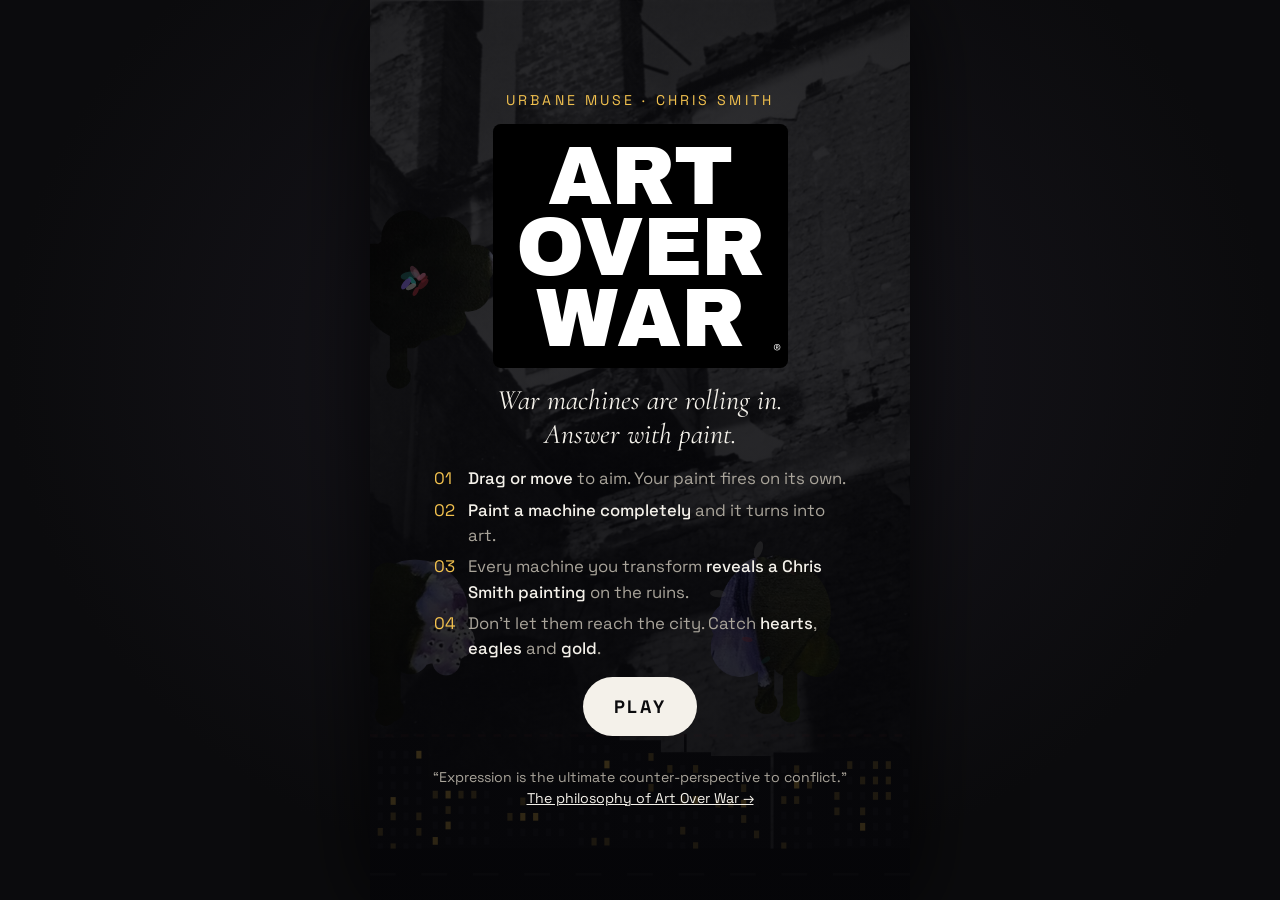
==== commit 37c69490: "Art Over War: add Lion Face, Nostalgia Smith, Shoe Shine and Dove Study murals Six murals now cycle " ====
--- a/artoverwar/index.html
+++ b/artoverwar/index.html
@@ -60,6 +60,7 @@
   .btn:active{transform:scale(.97)}
   .btn[disabled]{opacity:.5}
   .btn.ghost{background:transparent;color:var(--ink);border:1px solid var(--line)}
+  .btn.sm{min-height:calc(var(--u)*38);padding:0 calc(var(--u)*16);font-size:calc(var(--u)*11.5)}
   .row{display:flex;gap:calc(var(--u)*10);flex-wrap:wrap;justify-content:center}
   .small{font-size:calc(var(--u)*11);color:var(--muted);line-height:1.5;max-width:calc(var(--u)*340)}
   .small a{color:var(--ink)}
@@ -123,13 +124,14 @@
       <h2 class="ttl" id="mTitle">Foxglove</h2>
       <p class="meta" id="mMeta">Chris Smith · Oil on canvas</p>
       <div class="pair">
-        <figure><img id="mArt" alt=""><figcaption>The painting</figcaption></figure>
+        <figure><a id="mArtLink" href="#" target="_blank" rel="noopener"><img id="mArt" alt=""></a><figcaption>The painting</figcaption></figure>
         <figure><a id="mBomberLink" href="#" target="_blank" rel="noopener"><img id="mBomber" alt=""></a><figcaption>Worn as art</figcaption></figure>
       </div>
       <p class="small" id="mStat"></p>
+      <button class="btn" id="nextBtn">Next wave</button>
       <div class="row">
-        <button class="btn" id="nextBtn">Next wave</button>
-        <a class="btn ghost" id="mShop" href="#" target="_blank" rel="noopener">See the bomber</a>
+        <a class="btn ghost sm" id="mPrint" href="#" target="_blank" rel="noopener">Get the print</a>
+        <a class="btn ghost sm" id="mShop" href="#" target="_blank" rel="noopener">See the bomber</a>
       </div>
     </div>
   </div>
@@ -178,13 +180,27 @@
 // field is 420 wide; height follows the device's aspect (fixed for the session) so phones fill edge to edge
 const W = 420, H = Math.round(Math.min(940, Math.max(700, 420 * window.innerHeight / Math.max(1, window.innerWidth)))), CITY = H - 128, PY = H - 66, RS = 2, TAU = Math.PI * 2;
 const PALETTE = ['#f2c14e', '#9b7bff', '#e2404f', '#3fd0c9', '#ff8fb1', '#f4f1ea'];
+// One entry per wave, cycling. print = giclée print page (null if none); shop = the bomber that carries the painting.
+const UM = 'https://urbanemuse.com/product/';
 const MURALS = [
   { art: 'img/foxglove.jpg', wall: 'img/wall-1.jpg', bomber: 'img/bomber-foxglove.jpg', title: 'Foxglove',
-    meta: 'Chris Smith · Oil on canvas', shop: 'https://urbanemuse.com/product/foxglove-mid-lightweight-bomber/',
-    product: 'Foxgloves Mid-Lightweight Bomber' },
-  { art: 'img/untitled.jpg', wall: 'img/wall-2.jpg', bomber: 'img/bomber-untitled.jpg', title: 'Untitled',
-    meta: 'Chris Smith · Oil on linen · 48 × 72 in', shop: 'https://urbanemuse.com/product/untitled-bomber-jacket/',
-    product: 'Untitled Printed Bomber Jacket' }
+    meta: 'Chris Smith · Oil on canvas', print: null,
+    shop: UM + 'foxglove-mid-lightweight-bomber/', product: 'Foxgloves Mid-Lightweight Bomber' },
+  { art: 'img/lion.jpg', wall: 'img/wall-2.jpg', bomber: 'img/bomber-lion.jpg', title: 'Lion Face',
+    meta: 'Chris Smith · Oil on canvas · 30 × 24 in', print: UM + 'lion-face-giclee-print/',
+    shop: UM + 'lion-print-bomber-jacket/', product: 'Lion Print Lightweight Bomber' },
+  { art: 'img/untitled.jpg', wall: 'img/wall-1.jpg', bomber: 'img/bomber-untitled.jpg', title: 'Untitled',
+    meta: 'Chris Smith · Oil on linen · 48 × 72 in', print: null,
+    shop: UM + 'untitled-bomber-jacket/', product: 'Untitled Printed Bomber Jacket' },
+  { art: 'img/nostalgia.jpg', wall: 'img/wall-2.jpg', bomber: 'img/bomber-nostalgia.jpg', title: 'Nostalgia Smith',
+    meta: 'Chris Smith · Oil on linen · 72 × 48 in', print: UM + 'nostalgia-smith-print/',
+    shop: UM + 'nostalgia-smith-bomber-jacket/', product: 'Nostalgia Smith Printed Bomber' },
+  { art: 'img/shoeshine.jpg', wall: 'img/wall-1.jpg', bomber: 'img/bomber-shoeshine.jpg', title: 'Shoe Shine',
+    meta: 'Chris Smith · Painting', print: null,
+    shop: UM + 'shoe-shine-print-bomber-jacket/', product: 'Shoe Shine Print Bomber' },
+  { art: 'img/dove.jpg', wall: 'img/wall-2.jpg', bomber: 'img/bomber-dove.jpg', title: 'Dove Study',
+    meta: 'Chris Smith · Graphite on paper · 24 × 18 in', print: UM + 'dove-sketch-giclee-print/',
+    shop: UM + 'dove-mid-lightweight-bomber/', product: 'Dove Mid-Lightweight Bomber' }
 ];
 
 // ---------- helpers ----------
@@ -330,7 +346,9 @@
 function newGame() {
   player = { x: W / 2, tx: W / 2, inv: 0, fireT: 0, spread: 0, rapid: 0, ci: 0, bob: 0 };
   enemies = []; shots = []; shells = []; parts = []; powerups = [];
-  score = 0; hope = 3; wave = 0; converted = 0; murals = 0; combo = 1; lastConv = -9; gameT = 0; shake = 0;
+  // ?wave=N starts at wave N (handy for sharing a specific mural)
+  const qw = parseInt(new URLSearchParams(location.search).get('wave'), 10);
+  score = 0; hope = 3; wave = qw > 1 ? Math.min(qw, 60) - 1 : 0; converted = 0; murals = 0; combo = 1; lastConv = -9; gameT = 0; shake = 0;
   startWave();
 }
 function startWave() {
@@ -806,7 +824,8 @@
   $('mMeta').textContent = mural.meta;
   $('mArt').src = mural.art; $('mBomber').src = mural.bomber;
   $('mBomberLink').href = mural.shop; $('mShop').href = mural.shop;
-  $('mShop').textContent = 'See the bomber';
+  $('mArtLink').href = mural.print || mural.shop;
+  $('mPrint').href = mural.print || '#'; $('mPrint').classList.toggle('hidden', !mural.print);
   $('mStat').textContent = waveConverted + ' war machines turned to art. Chris Smith’s painting also lives on the ' + mural.product + '.';
   show('muralOv', true);
 }
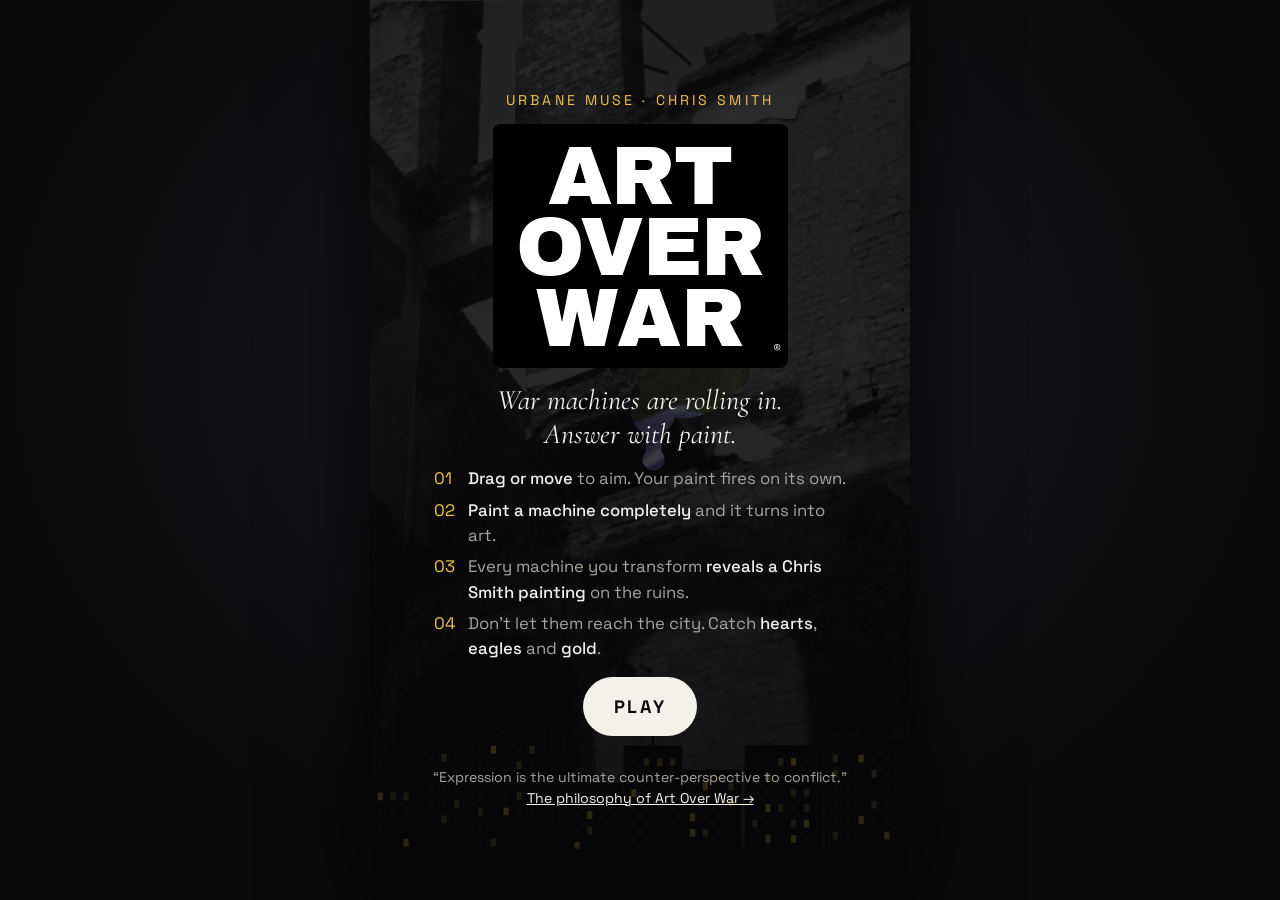
==== commit 54a56838: "Art Over War: give each mural its own public-domain war scene Adds Ypres 1919, London 1940, Poplar 1" ====
--- a/artoverwar/index.html
+++ b/artoverwar/index.html
@@ -166,7 +166,7 @@
       <p class="small">Art Over War is independent and self-funded. Every piece funds the next collection.<br>
         <a href="https://urbanemuse.com/product-category/aow-man/" target="_blank" rel="noopener">Shop AOW Men</a> ·
         <a href="https://urbanemuse.com/product-category/aow-woman/" target="_blank" rel="noopener">Shop AOW Women</a></p>
-      <p class="small" style="opacity:.7">Archival photographs: Ruins of Warsaw, 1945 — public domain via Wikimedia Commons.</p>
+      <p class="small" style="opacity:.7">Archival photographs (public domain, via Wikimedia Commons): Warsaw 1945; Ypres 1919; London 1940 &amp; Poplar 1941 (Imperial War Museums); Nuremberg 1945 (U.S. Dept. of Defense).</p>
     </div>
   </div>
 
@@ -183,22 +183,22 @@
 // One entry per wave, cycling. print = giclée print page (null if none); shop = the bomber that carries the painting.
 const UM = 'https://urbanemuse.com/product/';
 const MURALS = [
-  { art: 'img/foxglove.jpg', wall: 'img/wall-1.jpg', bomber: 'img/bomber-foxglove.jpg', title: 'Foxglove',
+  { art: 'img/foxglove.jpg', wall: 'img/wall-1.jpg', place: 'Warsaw, 1945', bomber: 'img/bomber-foxglove.jpg', title: 'Foxglove',
     meta: 'Chris Smith · Oil on canvas', print: null,
     shop: UM + 'foxglove-mid-lightweight-bomber/', product: 'Foxgloves Mid-Lightweight Bomber' },
-  { art: 'img/lion.jpg', wall: 'img/wall-2.jpg', bomber: 'img/bomber-lion.jpg', title: 'Lion Face',
+  { art: 'img/lion.jpg', wall: 'img/wall-ypres.jpg', place: 'Ypres, 1919', bomber: 'img/bomber-lion.jpg', title: 'Lion Face',
     meta: 'Chris Smith · Oil on canvas · 30 × 24 in', print: UM + 'lion-face-giclee-print/',
     shop: UM + 'lion-print-bomber-jacket/', product: 'Lion Print Lightweight Bomber' },
-  { art: 'img/untitled.jpg', wall: 'img/wall-1.jpg', bomber: 'img/bomber-untitled.jpg', title: 'Untitled',
+  { art: 'img/untitled.jpg', wall: 'img/wall-2.jpg', place: 'Warsaw, 1945', bomber: 'img/bomber-untitled.jpg', title: 'Untitled',
     meta: 'Chris Smith · Oil on linen · 48 × 72 in', print: null,
     shop: UM + 'untitled-bomber-jacket/', product: 'Untitled Printed Bomber Jacket' },
-  { art: 'img/nostalgia.jpg', wall: 'img/wall-2.jpg', bomber: 'img/bomber-nostalgia.jpg', title: 'Nostalgia Smith',
+  { art: 'img/nostalgia.jpg', wall: 'img/wall-london.jpg', place: 'London, 1940', bomber: 'img/bomber-nostalgia.jpg', title: 'Nostalgia Smith',
     meta: 'Chris Smith · Oil on linen · 72 × 48 in', print: UM + 'nostalgia-smith-print/',
     shop: UM + 'nostalgia-smith-bomber-jacket/', product: 'Nostalgia Smith Printed Bomber' },
-  { art: 'img/shoeshine.jpg', wall: 'img/wall-1.jpg', bomber: 'img/bomber-shoeshine.jpg', title: 'Shoe Shine',
+  { art: 'img/shoeshine.jpg', wall: 'img/wall-poplar.jpg', place: 'Poplar, London, 1941', bomber: 'img/bomber-shoeshine.jpg', title: 'Shoe Shine',
     meta: 'Chris Smith · Painting', print: null,
     shop: UM + 'shoe-shine-print-bomber-jacket/', product: 'Shoe Shine Print Bomber' },
-  { art: 'img/dove.jpg', wall: 'img/wall-2.jpg', bomber: 'img/bomber-dove.jpg', title: 'Dove Study',
+  { art: 'img/dove.jpg', wall: 'img/wall-nuremberg.jpg', place: 'Nuremberg, 1945', bomber: 'img/bomber-dove.jpg', title: 'Dove Study',
     meta: 'Chris Smith · Graphite on paper · 24 × 18 in', print: UM + 'dove-sketch-giclee-print/',
     shop: UM + 'dove-mid-lightweight-bomber/', product: 'Dove Mid-Lightweight Bomber' }
 ];
@@ -370,6 +370,7 @@
   spawnT = 1.2;
   popText(W / 2, H * 0.42, 'WAVE ' + wave, '#f4f1ea', 26, 1.6);
   popText(W / 2, H * 0.42 + 30, 'Revealing “' + mural.title + '”', '#f2c14e', 14, 1.6);
+  popText(W / 2, H * 0.42 + 52, 'over the ruins of ' + mural.place, '#a9a49a', 12, 1.6);
 }
 
 function spawn(type) {
@@ -821,7 +822,7 @@
   state = 'mural';
   $('mEyebrow').textContent = 'Mural complete · Wave ' + wave;
   $('mTitle').textContent = mural.title;
-  $('mMeta').textContent = mural.meta;
+  $('mMeta').innerHTML = mural.meta + '<br>Painted over the ruins of ' + mural.place;
   $('mArt').src = mural.art; $('mBomber').src = mural.bomber;
   $('mBomberLink').href = mural.shop; $('mShop').href = mural.shop;
   $('mArtLink').href = mural.print || mural.shop;
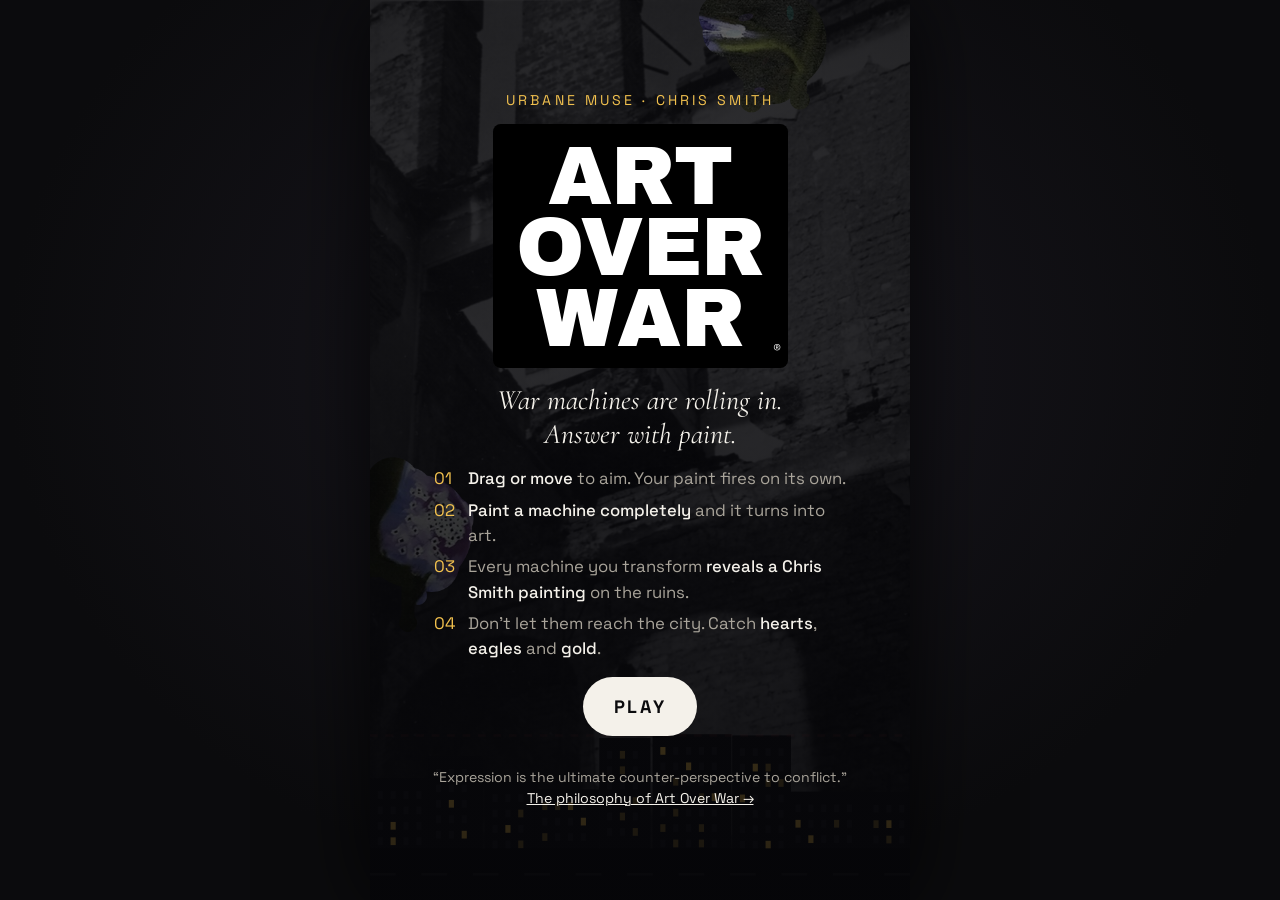
==== commit ca303c5c: "Art Over War: shift war scenes each loop for 36 pairings Paintings still cycle every six waves; scen" ====
--- a/artoverwar/index.html
+++ b/artoverwar/index.html
@@ -284,7 +284,10 @@
 const revC = mk(W * RS, H * RS), rctx = revC.getContext('2d');
 let mural = null, artImg = null, cells = [];
 function prepMural(i) {
-  mural = MURALS[i % MURALS.length];
+  // Paintings cycle every N waves; war scenes shift by one each loop,
+  // so all N×N painting/scene pairings appear before anything repeats.
+  const n = MURALS.length, loop = Math.floor(i / n), scene = MURALS[(i % n + loop) % n];
+  mural = Object.assign({}, MURALS[i % n], { wall: scene.wall, place: scene.place });
   artImg = IMG[mural.art];
   const wall = IMG[mural.wall];
   wctx.setTransform(RS, 0, 0, RS, 0, 0);
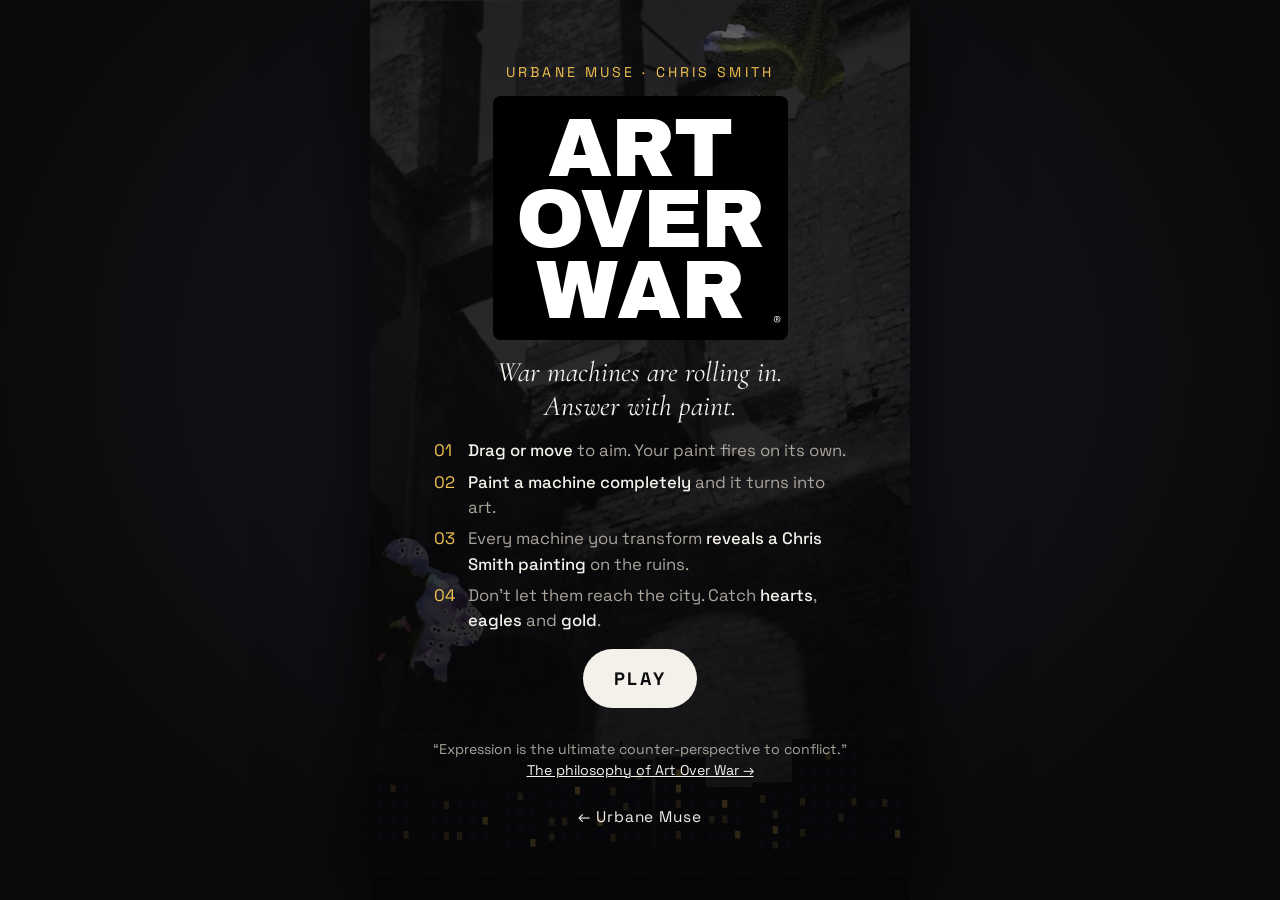
==== commit 855ca84a: "Art Over War: add background music toggle and link back to Urbane Muse Co-Authored-By: Claude Opus 5" ====
--- a/artoverwar/index.html
+++ b/artoverwar/index.html
@@ -64,6 +64,7 @@
   .row{display:flex;gap:calc(var(--u)*10);flex-wrap:wrap;justify-content:center}
   .small{font-size:calc(var(--u)*11);color:var(--muted);line-height:1.5;max-width:calc(var(--u)*340)}
   .small a{color:var(--ink)}
+  .home{display:inline-block;padding:calc(var(--u)*8) calc(var(--u)*12);font-size:calc(var(--u)*12);letter-spacing:.06em;color:var(--ink);text-decoration:none}
   .quote{font-family:"Cormorant Garamond",serif;font-style:italic;font-size:calc(var(--u)*17);
     color:var(--ink);max-width:calc(var(--u)*320);line-height:1.3}
   .best{font-size:calc(var(--u)*12);letter-spacing:.16em;text-transform:uppercase;color:var(--muted)}
@@ -90,6 +91,9 @@
   <canvas id="c"></canvas>
 
   <div class="hudbtns hidden" id="hudbtns">
+    <button class="ib" id="musicBtn" aria-label="Music on/off" title="Music on/off">
+      <svg viewBox="0 0 24 24" fill="none" stroke="currentColor" stroke-width="2" id="musicIcon"></svg>
+    </button>
     <button class="ib" id="muteBtn" aria-label="Sound on/off">
       <svg viewBox="0 0 24 24" fill="none" stroke="currentColor" stroke-width="2" id="muteIcon"><path d="M4 9v6h4l5 4V5L8 9H4z"/><path d="M16 9a4 4 0 0 1 0 6"/></svg>
     </button>
@@ -114,6 +118,7 @@
       <p class="best" id="bestStart"></p>
       <p class="small">“Expression is the ultimate counter-perspective to conflict.”<br>
         <a href="https://urbanemuse.com/the-philosophy-of-art-over-war/" target="_blank" rel="noopener">The philosophy of Art Over War →</a></p>
+      <a class="home" href="https://urbanemuse.com/">← Urbane Muse</a>
     </div>
   </div>
 
@@ -144,6 +149,7 @@
         <button class="btn" id="resumeBtn">Resume</button>
         <button class="btn ghost" id="quitBtn">Restart</button>
       </div>
+      <a class="home" href="https://urbanemuse.com/">← Urbane Muse</a>
     </div>
   </div>
 
@@ -163,6 +169,7 @@
         <button class="btn" id="againBtn">Play again</button>
         <button class="btn ghost" id="shareBtn">Share</button>
       </div>
+      <a class="home" href="https://urbanemuse.com/">← Urbane Muse</a>
       <p class="small">Art Over War is independent and self-funded. Every piece funds the next collection.<br>
         <a href="https://urbanemuse.com/product-category/aow-man/" target="_blank" rel="noopener">Shop AOW Men</a> ·
         <a href="https://urbanemuse.com/product-category/aow-woman/" target="_blank" rel="noopener">Shop AOW Women</a></p>
@@ -278,6 +285,22 @@
     : '<path d="M4 9v6h4l5 4V5L8 9H4z"/><path d="M16 9a4 4 0 0 1 0 6"/>';
 }
 setMuteIcon();
+
+// Background music. Separate from the sound-effects toggle; plays only during a run.
+let music = null, musicOn = store.get('aow_music', '1') === '1';
+function setMusicIcon() {
+  const note = '<path d="M9 18V6l10-2v12"/><circle cx="6.5" cy="18" r="2.5"/><circle cx="16.5" cy="16" r="2.5"/>';
+  $('musicIcon').innerHTML = musicOn ? note : note + '<path d="M3 3l18 18"/>';
+  $('musicBtn').setAttribute('aria-pressed', musicOn ? 'true' : 'false');
+}
+setMusicIcon();
+function syncMusic() {
+  const want = musicOn && !document.hidden && (state === 'play' || state === 'mural');
+  if (want && !music) { music = new Audio('audio/music.mp3'); music.loop = true; }
+  if (!music) return;
+  if (want && music.paused) { const p = music.play(); if (p) p.catch(() => {}); }
+  else if (!want && !music.paused) music.pause();
+}
 
 // ---------- mural layers ----------
 const wallC = mk(W * RS, H * RS), wctx = wallC.getContext('2d');
@@ -819,7 +842,7 @@
   show('startOv', false); show('overOv', false); show('pauseOv', false); show('muralOv', false);
   show('hudbtns', true);
   parts = [];
-  newGame(); state = 'play';
+  newGame(); state = 'play'; syncMusic();
 }
 function showMural() {
   state = 'mural';
@@ -837,10 +860,10 @@
   show('muralOv', false); powerups = []; shots = [];
   startWave(); state = 'play';
 }
-function pause() { if (state !== 'play') return; state = 'pause'; show('pauseOv', true); }
-function resume() { if (state !== 'pause') return; state = 'play'; show('pauseOv', false); last = performance.now(); }
+function pause() { if (state !== 'play') return; state = 'pause'; show('pauseOv', true); syncMusic(); }
+function resume() { if (state !== 'pause') return; state = 'play'; show('pauseOv', false); last = performance.now(); syncMusic(); }
 function gameOver() {
-  state = 'over';
+  state = 'over'; syncMusic();
   if (score > best) { best = score; store.set('aow_best', String(best)); }
   $('oScore').textContent = score.toLocaleString();
   $('oArt').textContent = converted;
@@ -864,6 +887,7 @@
 $('resumeBtn').onclick = resume;
 $('quitBtn').onclick = begin;
 $('shareBtn').onclick = share;
+$('musicBtn').onclick = () => { musicOn = !musicOn; store.set('aow_music', musicOn ? '1' : '0'); setMusicIcon(); syncMusic(); };
 $('muteBtn').onclick = () => { muted = !muted; store.set('aow_muted', muted ? '1' : '0'); setMuteIcon(); audio(); };
 
 // ---------- input ----------
@@ -889,7 +913,7 @@
   if (e.key === 'ArrowLeft' || e.key === 'a' || e.key === 'A') keys.left = false;
   if (e.key === 'ArrowRight' || e.key === 'd' || e.key === 'D') keys.right = false;
 });
-document.addEventListener('visibilitychange', () => { if (document.hidden) pause(); });
+document.addEventListener('visibilitychange', () => { if (document.hidden) pause(); syncMusic(); });
 document.addEventListener('gesturestart', e => e.preventDefault());
 
 // ---------- loop ----------
